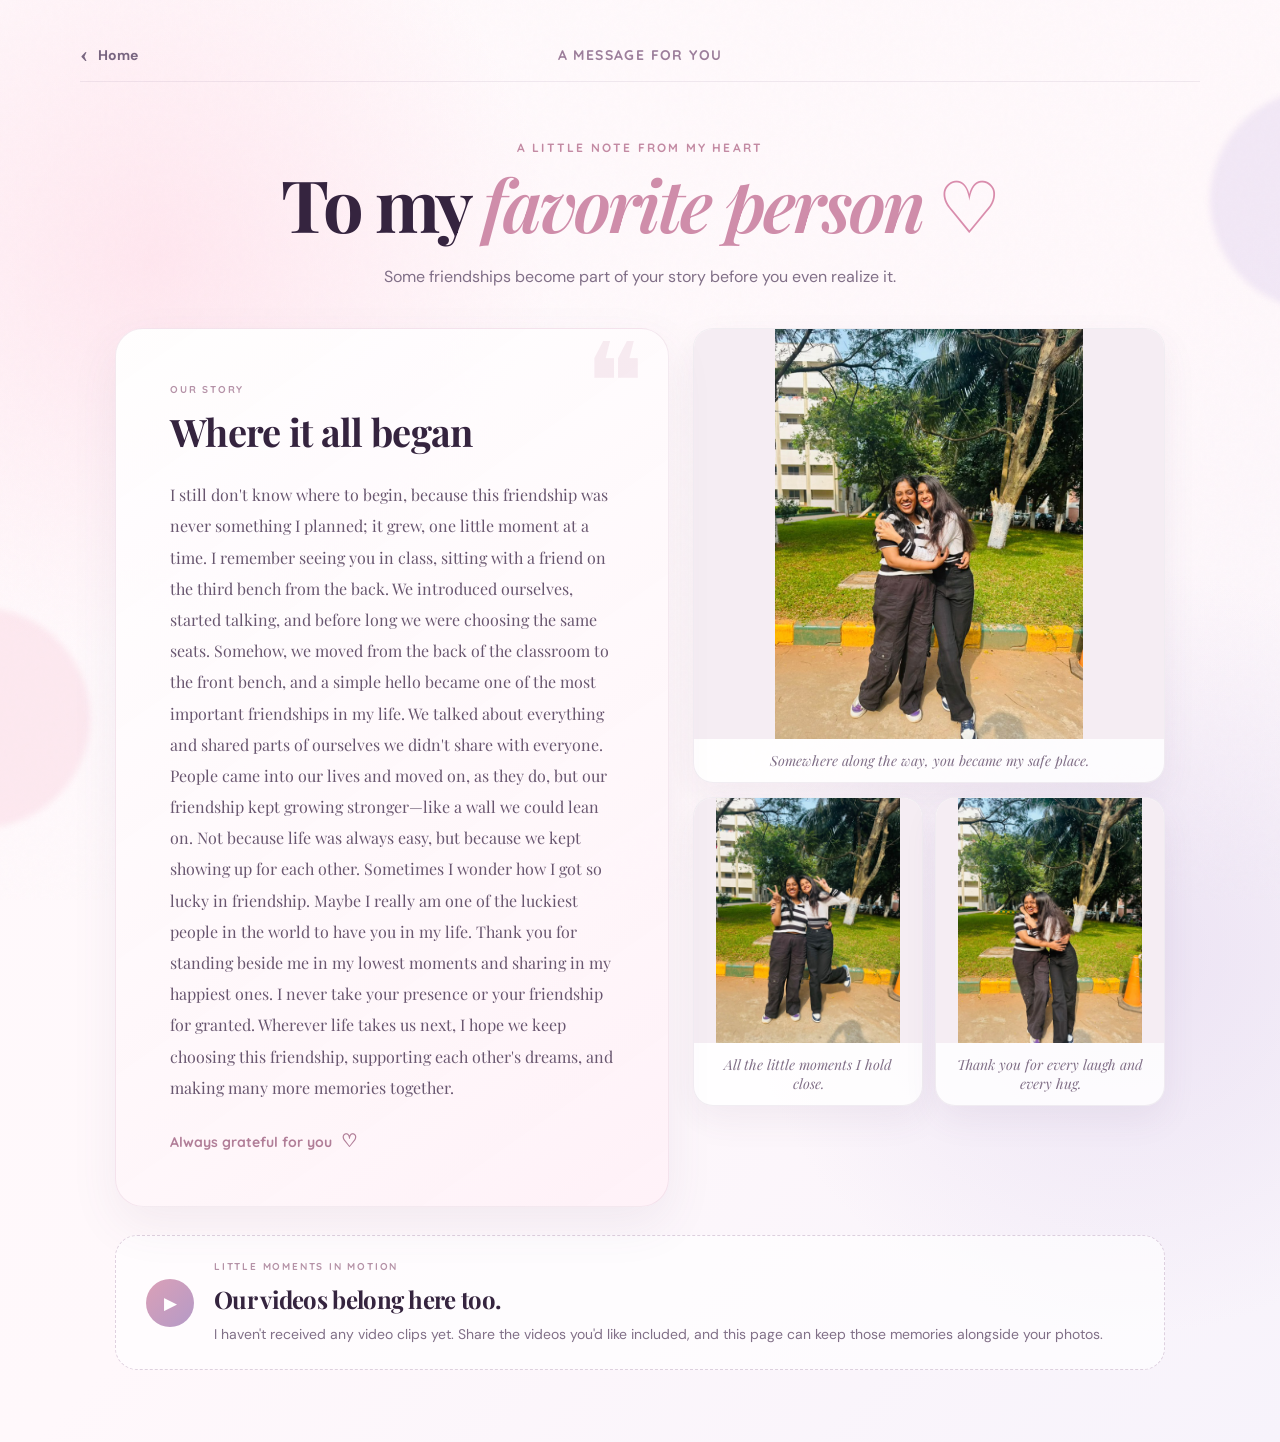
==== messages.html @ e42d0d50 "Create friendship website Co-authored-by: Copilot <223556219+Copilot@users.noreply.github.com>" ====
<!doctype html>
<html lang="en">
  <head>
    <meta charset="UTF-8" />
    <meta name="viewport" content="width=device-width, initial-scale=1.0" />
    <meta name="theme-color" content="#fff7fb" />
    <title>A Message for You 💌</title>
    <link rel="preconnect" href="https://fonts.googleapis.com" />
    <link rel="preconnect" href="https://fonts.gstatic.com" crossorigin />
    <link href="https://fonts.googleapis.com/css2?family=DM+Sans:wght@400;500;600;700&family=Playfair+Display:ital,wght@0,600;0,700;1,600&family=Quicksand:wght@600;700&display=swap" rel="stylesheet" />
    <link rel="stylesheet" href="styles.css" />
  </head>
  <body class="message-page">
    <div class="ambient ambient-one"></div>
    <div class="ambient ambient-two"></div>

    <main class="message-shell">
      <header class="message-topbar">
        <a class="back-link" href="index.html" aria-label="Back to home"><span>‹</span> Home</a>
        <span class="world-title">A Message for You</span>
      </header>

      <section class="message-hero" aria-labelledby="message-title">
        <p class="profile-kicker">A little note from my heart</p>
        <h1 id="message-title">To my <em>favorite person</em> <span class="heart">♡</span></h1>
        <p>Some friendships become part of your story before you even realize it.</p>
      </section>

      <section class="letter-layout" aria-label="A letter and friendship photos">
        <article class="letter-card">
          <div class="letter-decoration" aria-hidden="true">❝</div>
          <p class="letter-label">OUR STORY</p>
          <h2>Where it all began</h2>
          <p class="letter-body">I still don't know where to begin, because this friendship was never something I planned; it grew, one little moment at a time. I remember seeing you in class, sitting with a friend on the third bench from the back. We introduced ourselves, started talking, and before long we were choosing the same seats. Somehow, we moved from the back of the classroom to the front bench, and a simple hello became one of the most important friendships in my life. We talked about everything and shared parts of ourselves we didn't share with everyone. People came into our lives and moved on, as they do, but our friendship kept growing stronger—like a wall we could lean on. Not because life was always easy, but because we kept showing up for each other. Sometimes I wonder how I got so lucky in friendship. Maybe I really am one of the luckiest people in the world to have you in my life. Thank you for standing beside me in my lowest moments and sharing in my happiest ones. I never take your presence or your friendship for granted. Wherever life takes us next, I hope we keep choosing this friendship, supporting each other's dreams, and making many more memories together.</p>
          <p class="letter-signoff">Always grateful for you <span>♡</span></p>
        </article>

        <div class="message-photos">
          <figure class="message-photo message-photo-main">
            <img src="assets/messages/friendship-hug.jpg" alt="The two friends sharing a warm hug outdoors" />
            <figcaption>Somewhere along the way, you became my safe place.</figcaption>
          </figure>
          <div class="message-photo-pair">
            <figure class="message-photo">
              <img src="assets/messages/friendship-smiles.jpg" alt="The friends smiling together outdoors" />
              <figcaption>All the little moments I hold close.</figcaption>
            </figure>
            <figure class="message-photo">
              <img src="assets/messages/friendship-laugh.jpg" alt="The friends laughing together in a hug" />
              <figcaption>Thank you for every laugh and every hug.</figcaption>
            </figure>
          </div>
        </div>
      </section>

      <section class="video-note" aria-labelledby="video-title">
        <span class="video-note-icon" aria-hidden="true">▶</span>
        <div>
          <p class="letter-label">LITTLE MOMENTS IN MOTION</p>
          <h2 id="video-title">Our videos belong here too.</h2>
          <p>I haven't received any video clips yet. Share the videos you'd like included, and this page can keep those memories alongside your photos.</p>
        </div>
      </section>
    </main>
  </body>
</html>
---- styles.css ----
:root {
  --ink: #35243f;
  --muted: #806f87;
  --pink: #f7a7c4;
  --lavender: #9e86bb;
  --paper: #fffafc;
}

* { box-sizing: border-box; }

html { scroll-behavior: smooth; }

body {
  margin: 0;
  min-height: 100vh;
  overflow-x: hidden;
  color: var(--ink);
  font-family: "DM Sans", sans-serif;
  background:
    radial-gradient(circle at 14% 18%, rgba(255, 202, 220, .48), transparent 23rem),
    radial-gradient(circle at 88% 72%, rgba(207, 193, 229, .44), transparent 22rem),
    linear-gradient(135deg, #fffafc 0%, #fff7fa 48%, #f7f3fb 100%);
}

body::before {
  content: "";
  position: fixed;
  inset: 0;
  pointer-events: none;
  opacity: .24;
  background-image: url("data:image/svg+xml,%3Csvg viewBox='0 0 180 180' xmlns='http://www.w3.org/2000/svg'%3E%3Cfilter id='n'%3E%3CfeTurbulence type='fractalNoise' baseFrequency='.9' numOctaves='2' stitchTiles='stitch'/%3E%3C/filter%3E%3Crect width='100%25' height='100%25' filter='url(%23n)' opacity='.08'/%3E%3C/svg%3E");
}

.ambient {
  position: fixed;
  width: 220px;
  height: 220px;
  border-radius: 50%;
  filter: blur(3px);
  pointer-events: none;
  opacity: .28;
}
.ambient-one { left: -130px; bottom: 8%; background: #f7bed1; }
.ambient-two { right: -150px; top: 10%; background: #d0bee8; }

.app-shell {
  width: min(1120px, calc(100% - 48px));
  margin: 0 auto;
  padding: 28px 0 64px;
  position: relative;
  z-index: 1;
}

.topbar {
  height: 54px;
  display: flex;
  align-items: center;
  justify-content: space-between;
  padding-bottom: 14px;
  border-bottom: 1px solid rgba(151, 126, 164, .14);
}

.brand {
  display: flex;
  align-items: center;
  gap: 10px;
  color: var(--ink);
  text-decoration: none;
  font-family: "Quicksand", sans-serif;
  font-weight: 700;
  letter-spacing: -.2px;
}

.brand-mark {
  display: grid;
  place-items: center;
  width: 38px;
  height: 38px;
  border-radius: 50%;
  color: #fff;
  background: linear-gradient(135deg, #eda0bf, #a98bc8);
  box-shadow: 0 8px 22px rgba(181, 129, 172, .22);
  font-size: 21px;
}

.menu-button {
  display: none;
  width: 42px;
  height: 42px;
  border: 0;
  border-radius: 12px;
  background: rgba(255,255,255,.7);
  cursor: pointer;
}
.menu-button span {
  display: block;
  width: 18px;
  height: 2px;
  margin: 4px auto;
  border-radius: 2px;
  background: var(--ink);
}

.hero {
  text-align: center;
  padding: 58px 20px 38px;
}

.eyebrow {
  margin: 0 0 14px;
  color: #a7899e;
  font-family: "Quicksand", sans-serif;
  font-size: 13px;
  font-weight: 700;
  letter-spacing: 1.8px;
  text-transform: uppercase;
}
.eyebrow span { color: #d6a3b9; margin: 0 8px; }

h1 {
  margin: 0;
  font-family: "Playfair Display", serif;
  font-size: clamp(48px, 6.2vw, 82px);
  line-height: 1;
  letter-spacing: -3px;
}
h1 em {
  color: #d78dac;
  font-weight: 600;
}
.heart { color: #d98cac; font-family: Georgia, serif; font-weight: 400; }

.hero-copy {
  max-width: 600px;
  margin: 22px auto 0;
  color: var(--muted);
  font-size: 17px;
  line-height: 1.7;
}
.hero-copy strong { color: #66506c; }

.nav-grid {
  display: grid;
  grid-template-columns: repeat(3, minmax(0, 1fr));
  gap: 16px;
  margin: 18px auto 0;
}

.nav-card {
  min-height: 112px;
  border: 1px solid rgba(157, 132, 164, .13);
  border-radius: 24px;
  color: var(--ink);
  text-decoration: none;
  background: rgba(255, 255, 255, .74);
  box-shadow: 0 14px 35px rgba(101, 76, 109, .07);
  backdrop-filter: blur(12px);
  transition: transform .25s ease, box-shadow .25s ease, border-color .25s ease;
  overflow: hidden;
}

a.nav-card {
  display: grid;
  grid-template-columns: 66px 1fr 28px;
  align-items: center;
  padding: 22px;
}

.nav-card:hover {
  transform: translateY(-4px);
  border-color: rgba(205, 150, 177, .42);
  box-shadow: 0 18px 38px rgba(101, 76, 109, .12);
}

.nav-icon {
  display: grid;
  place-items: center;
  width: 54px;
  height: 54px;
  border-radius: 17px;
  font-size: 27px;
  background: #fff;
  box-shadow: 0 8px 20px rgba(117, 91, 126, .08);
}
.nav-label {
  font-family: "Quicksand", sans-serif;
  font-size: 18px;
  font-weight: 700;
  letter-spacing: -.3px;
}
.nav-arrow {
  color: #b7a7bb;
  font-family: Georgia, serif;
  font-size: 27px;
  text-align: center;
  transition: transform .2s ease;
}
.nav-card:hover .nav-arrow { transform: translateX(3px); }

.card-main {
  width: 100%;
  min-height: 112px;
  border: 0;
  padding: 22px;
  display: grid;
  grid-template-columns: 66px 1fr 28px;
  align-items: center;
  color: inherit;
  background: transparent;
  font: inherit;
  text-align: left;
  cursor: pointer;
}
.nav-chevron {
  color: #b7a7bb;
  font-size: 20px;
  text-align: center;
  transition: transform .25s ease;
}
.nav-card.open .nav-chevron { transform: rotate(180deg); }

.subnav-group { border-top: 1px solid rgba(157, 132, 164, .11); }
.subnav {
  min-height: 42px;
  display: flex;
  align-items: center;
  justify-content: space-between;
  padding: 8px 22px 8px 88px;
  color: #75647a;
  text-decoration: none;
  font-size: 14px;
  font-weight: 600;
  border-bottom: 1px solid rgba(157, 132, 164, .08);
}
.subnav:last-child { border-bottom: 0; }
.subnav:hover { background: rgba(255, 255, 255, .65); color: #cf86a5; }

[data-expandable] { min-height: 112px; }
[data-expandable] .subnav,
[data-expandable] .subnav-group {
  display: none;
}
[data-expandable].open .subnav,
[data-expandable].open .subnav-group {
  display: flex;
}
[data-expandable].open .subnav-group { flex-direction: column; }

.card-memories { background: linear-gradient(145deg, rgba(255,255,255,.82), rgba(255,241,246,.82)); }
.card-bts { background: linear-gradient(145deg, rgba(255,255,255,.82), rgba(242,239,255,.82)); }
.toast {
  position: fixed;
  left: 50%;
  bottom: 24px;
  z-index: 20;
  transform: translate(-50%, 20px);
  opacity: 0;
  pointer-events: none;
  padding: 12px 18px;
  border-radius: 999px;
  color: #fff;
  background: rgba(78, 57, 82, .92);
  box-shadow: 0 12px 30px rgba(61, 44, 66, .18);
  font-size: 14px;
  transition: .25s ease;
}
.toast.show { opacity: 1; transform: translate(-50%, 0); }

@media (max-width: 900px) {
  .nav-grid { grid-template-columns: repeat(2, minmax(0, 1fr)); }
  .hero { padding-top: 48px; }
}

@media (max-width: 600px) {
  .app-shell { width: min(100% - 28px, 1120px); padding-top: 14px; }
  .topbar { height: 48px; }
  .brand { font-size: 14px; }
  .brand-mark { width: 34px; height: 34px; }
  .menu-button { display: block; }
  .hero { padding: 44px 8px 28px; }
  h1 { font-size: clamp(43px, 14vw, 58px); letter-spacing: -2px; }
  .eyebrow { font-size: 10px; letter-spacing: 1.2px; }
  .hero-copy { font-size: 15px; line-height: 1.6; }
  .nav-grid {
    grid-template-columns: 1fr;
    gap: 12px;
  }
  .nav-card, .card-main { min-height: 92px; }
  a.nav-card, .card-main { grid-template-columns: 58px 1fr 22px; padding: 16px 18px; }
  .nav-icon { width: 46px; height: 46px; border-radius: 14px; font-size: 23px; }
  .nav-label { font-size: 16px; }
  .subnav { padding-left: 76px; }
}

@media (prefers-reduced-motion: reduce) {
  * { scroll-behavior: auto !important; transition: none !important; }
}

/* Her World */
.her-world-page {
  background:
    radial-gradient(circle at 12% 18%, rgba(255, 204, 221, .42), transparent 25rem),
    radial-gradient(circle at 88% 66%, rgba(209, 194, 230, .38), transparent 24rem),
    linear-gradient(135deg, #fffafc 0%, #fff8fb 54%, #f7f3fb 100%);
}

.world-shell {
  width: min(1120px, calc(100% - 48px));
  margin: 0 auto;
  padding: 28px 0 72px;
  position: relative;
  z-index: 1;
}

.world-topbar {
  height: 54px;
  display: grid;
  grid-template-columns: 1fr auto 1fr;
  align-items: center;
  border-bottom: 1px solid rgba(151, 126, 164, .14);
}

.back-link {
  justify-self: start;
  color: #786580;
  text-decoration: none;
  font-weight: 700;
  font-size: 14px;
}
.back-link span {
  margin-right: 7px;
  font-family: Georgia, serif;
  font-size: 24px;
  vertical-align: -2px;
}
.world-title {
  color: #9c7e9b;
  font-family: "Quicksand", sans-serif;
  font-size: 14px;
  font-weight: 700;
  letter-spacing: 1.4px;
  text-transform: uppercase;
}
.profile-hero {
  min-height: 390px;
  display: grid;
  grid-template-columns: 42% 58%;
  align-items: center;
  padding: 44px 7% 36px;
}
.portrait-wrap {
  display: grid;
  place-items: center;
}
.portrait {
  width: 270px;
  height: 270px;
  position: relative;
  display: grid;
  place-items: center;
  border: 10px solid rgba(255, 255, 255, .82);
  border-radius: 50%;
  background:
    radial-gradient(circle at 50% 62%, #fff 0 15%, transparent 16%),
    radial-gradient(circle at 50% 46%, #f1c8d8 0 18%, #c8b1d7 19% 34%, #f7e1ea 35% 48%, #fff 49%);
  box-shadow:
    0 24px 54px rgba(133, 95, 132, .15),
    inset 0 0 0 1px rgba(205, 160, 190, .16);
}
.portrait::before,
.portrait::after {
  content: "";
  position: absolute;
  width: 68px;
  height: 68px;
  border: 1px solid rgba(255, 255, 255, .7);
  border-radius: 50%;
}
.portrait::before { left: -18px; top: 20px; background: #efb7cb; }
.portrait::after { right: -12px; bottom: 8px; background: #baa6cf; }
.portrait-glow {
  position: absolute;
  width: 120px;
  height: 120px;
  border-radius: 50%;
  background: rgba(255,255,255,.48);
  filter: blur(14px);
}
.portrait-photo {
  padding: 0;
  overflow: hidden;
  background: #e8d9e8;
}
.portrait-photo img {
  width: 100%;
  height: 100%;
  display: block;
  object-fit: cover;
  object-position: 50% 32%;
}
.portrait-photo::before,
.portrait-photo::after {
  z-index: 4;
}
.portrait-monogram {
  position: relative;
  z-index: 2;
  display: grid;
  place-items: center;
  width: 96px;
  height: 96px;
  border-radius: 50%;
  color: #fff;
  background: rgba(199, 153, 183, .78);
  box-shadow: 0 12px 30px rgba(153, 117, 148, .18);
  font-family: Georgia, serif;
  font-size: 44px;
}
.portrait-sparkle {
  position: absolute;
  z-index: 3;
  color: #fff;
  text-shadow: 0 2px 8px rgba(155, 116, 145, .25);
}
.sparkle-one { right: 22px; top: 46px; font-size: 24px; }
.sparkle-two { left: 32px; bottom: 38px; font-size: 42px; }

.profile-copy {
  padding-left: 38px;
  max-width: 520px;
}
.profile-kicker {
  margin: 0 0 10px;
  color: #c38aa3;
  font-family: "Quicksand", sans-serif;
  font-size: 12px;
  font-weight: 700;
  letter-spacing: 2.2px;
  text-transform: uppercase;
}
.profile-copy h1 {
  margin: 0;
  font-size: clamp(54px, 7vw, 82px);
}
.profile-copy h1 em { color: #cf8daa; }
.profile-tagline {
  max-width: 430px;
  margin: 18px 0 0;
  color: #806f87;
  font-family: "Playfair Display", serif;
  font-size: 19px;
  line-height: 1.6;
}

.world-section {
  margin-top: 24px;
  padding: 54px 4% 18px;
}
.section-heading {
  text-align: center;
  margin-bottom: 28px;
}
.section-heading p,
.note-overline {
  margin: 0 0 8px;
  color: #b592a7;
  font-family: "Quicksand", sans-serif;
  font-size: 11px;
  font-weight: 700;
  letter-spacing: 2px;
}
.section-heading h2,
.note-card h2 {
  margin: 0;
  font-family: "Playfair Display", serif;
  font-size: clamp(34px, 5vw, 48px);
  letter-spacing: -1.5px;
}

.family-stories {
  display: grid;
  gap: 22px;
  max-width: 1000px;
  margin: 0 auto;
}
.family-story {
  min-height: 310px;
  display: grid;
  grid-template-columns: minmax(0, .9fr) minmax(0, 1.1fr);
  overflow: hidden;
  border: 1px solid rgba(157, 132, 164, .12);
  border-radius: 26px;
  background: rgba(255, 255, 255, .72);
  box-shadow: 0 15px 38px rgba(101, 76, 109, .07);
}
.love-card-pink { background: linear-gradient(110deg, #fff1f6, #fffdfd); }
.love-card-lilac { background: linear-gradient(110deg, #f3effa, #fffdfd); }
.love-card-gold { background: linear-gradient(110deg, #fff8e9, #fffdfd); }
.love-photo {
  width: 100%;
  height: 100%;
  min-height: 310px;
  display: block;
  object-fit: cover;
  object-position: center 32%;
}
.love-card-lilac .love-photo { object-position: center 34%; }
.love-card-gold .nephew-photo {
  object-fit: contain;
  object-position: center;
  background: #f7efdc;
}
.family-story-copy {
  align-self: center;
  padding: 38px clamp(26px, 5vw, 58px);
}
.story-label {
  margin: 0 0 10px;
  color: #b592a7;
  font-family: "Quicksand", sans-serif;
  font-size: 11px;
  font-weight: 700;
  letter-spacing: 1.8px;
}
.family-story-copy h3 {
  margin: 0;
  font-family: "Quicksand", sans-serif;
  font-size: 25px;
}
.family-story-copy > p:last-child {
  margin: 16px 0 0;
  color: #806f87;
  font-size: 15px;
  line-height: 1.85;
}

.trait-section { max-width: 900px; margin-inline: auto; }
.trait-list {
  display: grid;
  grid-template-columns: 1fr 1fr;
  border-top: 1px solid rgba(151, 126, 164, .13);
  border-left: 1px solid rgba(151, 126, 164, .13);
}
.trait {
  min-height: 118px;
  display: grid;
  grid-template-columns: 48px 150px 1fr;
  align-items: center;
  padding: 18px 24px;
  border-right: 1px solid rgba(151, 126, 164, .13);
  border-bottom: 1px solid rgba(151, 126, 164, .13);
}
.trait span {
  color: #d5a3b5;
  font-family: "Playfair Display", serif;
  font-size: 12px;
}
.trait strong {
  font-family: "Quicksand", sans-serif;
  font-size: 16px;
}
.trait small {
  color: #927f96;
  font-size: 13px;
  line-height: 1.5;
}

.note-section {
  max-width: 880px;
  margin-inline: auto;
  padding-bottom: 30px;
}
.note-card {
  position: relative;
  overflow: hidden;
  min-height: 330px;
  display: flex;
  flex-direction: column;
  align-items: center;
  justify-content: center;
  padding: 52px 10%;
  border: 1px solid rgba(199, 153, 183, .16);
  border-radius: 30px;
  background: linear-gradient(135deg, rgba(255,255,255,.82), rgba(250,238,245,.88));
  box-shadow: 0 20px 48px rgba(101, 76, 109, .08);
  text-align: center;
}
.note-card::before,
.note-card::after {
  content: "";
  position: absolute;
  width: 180px;
  height: 180px;
  border-radius: 50%;
  border: 1px solid rgba(217, 181, 201, .22);
}
.note-card::before { left: -100px; bottom: -100px; }
.note-card::after { right: -100px; top: -100px; }
.note-flower {
  color: #d6a1b7;
  font-size: 30px;
  margin-bottom: 12px;
}
.note-card h2 {
  max-width: 620px;
  font-style: italic;
}
.note-card > p:not(.note-overline) {
  max-width: 520px;
  margin: 16px 0 22px;
  color: #806f87;
  line-height: 1.7;
}
.heart-button {
  min-width: 170px;
  height: 48px;
  border: 0;
  border-radius: 999px;
  color: #fff;
  background: linear-gradient(135deg, #dba0b7, #b49ac7);
  box-shadow: 0 12px 24px rgba(170, 125, 164, .18);
  font-family: "Quicksand", sans-serif;
  font-weight: 700;
  cursor: pointer;
}
.heart-button span { margin-right: 6px; font-size: 18px; }
.heart-button.loved { background: linear-gradient(135deg, #c9779b, #9e82b8); }

@media (max-width: 900px) {
  .profile-hero { grid-template-columns: 42% 58%; padding-inline: 2%; }
  .portrait { width: 230px; height: 230px; }
  .trait { grid-template-columns: 38px 130px 1fr; }
}

@media (max-width: 600px) {
  .world-shell { width: min(100% - 28px, 1120px); padding-top: 14px; }
  .world-topbar { height: 48px; }
  .world-title { display: none; }
  .profile-hero {
    grid-template-columns: 1fr;
    min-height: 440px;
    padding: 38px 4% 28px;
    text-align: center;
  }
  .portrait { width: 220px; height: 220px; }
  .profile-copy { padding: 28px 0 0; }
  .profile-copy h1 { font-size: 52px; }
  .profile-tagline { margin-inline: auto; font-size: 16px; }
  .world-section { padding: 42px 0 12px; }
  .family-story { grid-template-columns: 1fr; }
  .love-photo,
  .love-card-gold .nephew-photo { height: 300px; min-height: 0; }
  .family-story-copy { padding: 28px 24px 32px; }
  .family-story-copy > p:last-child { font-size: 14px; line-height: 1.8; }
  .trait-list { grid-template-columns: 1fr; }
  .trait { grid-template-columns: 38px 125px 1fr; padding: 16px; }
  .note-card { min-height: 360px; padding-inline: 24px; }
  .note-card h2 { font-size: 34px; }
}

/* Memories */
.memories-page {
  background:
    radial-gradient(circle at 12% 18%, rgba(255, 204, 221, .42), transparent 25rem),
    radial-gradient(circle at 88% 66%, rgba(209, 194, 230, .38), transparent 24rem),
    linear-gradient(135deg, #fffafc 0%, #fff8fb 54%, #f7f3fb 100%);
}
.memories-shell {
  width: min(1120px, calc(100% - 48px));
  margin: 0 auto;
  padding: 28px 0 64px;
  position: relative;
  z-index: 1;
}
.memories-topbar {
  height: 54px;
  display: grid;
  grid-template-columns: 1fr auto 1fr;
  align-items: center;
  border-bottom: 1px solid rgba(151, 126, 164, .14);
}
.memories-hero {
  padding: 64px 16px 38px;
  text-align: center;
}
.memories-hero .profile-kicker { margin-bottom: 12px; }
.memories-hero h1 {
  font-size: clamp(48px, 6vw, 72px);
}
.memories-hero h1 em { color: #cf8daa; }
.memories-hero > p:last-child {
  max-width: 560px;
  margin: 18px auto 0;
  color: #806f87;
  font-size: 16px;
  line-height: 1.7;
}
.memory-story {
  display: grid;
  grid-template-columns: repeat(2, minmax(0, 1fr));
  gap: 18px;
  max-width: 1000px;
  margin: 0 auto 52px;
}
.memory-letter {
  padding: 28px 30px;
  border: 1px solid rgba(157, 132, 164, .13);
  border-radius: 22px;
  background: linear-gradient(145deg, rgba(255,255,255,.88), rgba(255,240,246,.86));
  box-shadow: 0 14px 35px rgba(101, 76, 109, .06);
}
.memory-letter-mature {
  background: linear-gradient(145deg, rgba(255,255,255,.88), rgba(244,239,250,.88));
}
.memory-letter > p:first-child,
.future-note > div > p:first-child,
.memory-section-heading > p {
  margin: 0 0 9px;
  color: #b592a7;
  font-family: "Quicksand", sans-serif;
  font-size: 10px;
  font-weight: 700;
  letter-spacing: 1.7px;
}
.memory-letter h2,
.future-note h2,
.memory-section-heading h2 {
  margin: 0;
  font-family: "Playfair Display", serif;
  font-size: 26px;
  letter-spacing: -.5px;
}
.memory-letter > p:last-child,
.future-note > div > p:last-child {
  margin: 14px 0 0;
  color: #806f87;
  font-size: 14px;
  line-height: 1.8;
}
.future-note {
  max-width: 1000px;
  margin: 0 auto 62px;
  padding: 30px clamp(22px, 5vw, 56px);
  display: flex;
  align-items: center;
  gap: 24px;
  border: 1px solid rgba(199, 153, 183, .2);
  border-radius: 24px;
  background: linear-gradient(120deg, rgba(255,239,245,.92), rgba(247,241,252,.92));
  box-shadow: 0 15px 38px rgba(101, 76, 109, .07);
}
.future-note > span {
  flex: 0 0 auto;
  color: #d29bb3;
  font-size: 26px;
}
.future-note h2 { font-size: clamp(24px, 3vw, 32px); }
.future-note > div > p:last-child { max-width: 690px; }
.memory-section-heading {
  margin: 0 0 22px;
  text-align: center;
}
.memory-section-heading h2 { font-size: clamp(30px, 4vw, 40px); }
.memory-storybook {
  display: grid;
  gap: 24px;
  max-width: 1000px;
  margin: 0 auto 62px;
}
.memory-chapter {
  display: grid;
  grid-template-columns: minmax(0, 1.05fr) minmax(0, .95fr);
  align-items: stretch;
  overflow: hidden;
  border: 1px solid rgba(157, 132, 164, .14);
  border-radius: 24px;
  background: rgba(255, 255, 255, .8);
  box-shadow: 0 14px 35px rgba(101, 76, 109, .08);
}
.memory-chapter:nth-child(even) { grid-template-columns: minmax(0, .95fr) minmax(0, 1.05fr); }
.memory-chapter:nth-child(even) .memory-photo { grid-column: 2; grid-row: 1; }
.memory-chapter:nth-child(even) .memory-chapter-copy { grid-column: 1; grid-row: 1; }
.memory-photo {
  position: relative;
  display: flex;
  width: 100%;
  min-height: 320px;
  padding: 0;
  overflow: hidden;
  align-items: center;
  justify-content: center;
  border: 0;
  background: #f5edf3;
  cursor: zoom-in;
}
.memory-photo img {
  display: block;
  width: 100%;
  height: auto;
  max-height: 430px;
  object-fit: contain;
  transition: transform .35s ease;
}
.memory-photo:hover img { transform: scale(1.025); }
.memory-chapter-copy {
  display: flex;
  flex-direction: column;
  justify-content: center;
  padding: clamp(24px, 4vw, 44px);
  background: linear-gradient(145deg, rgba(255,255,255,.92), rgba(255,242,247,.82));
}
.memory-chapter:nth-child(even) .memory-chapter-copy {
  background: linear-gradient(145deg, rgba(246,242,251,.9), rgba(255,255,255,.92));
}
.memory-chapter-copy > p:first-child {
  margin: 0 0 10px;
  color: #b592a7;
  font-family: "Quicksand", sans-serif;
  font-size: 10px;
  font-weight: 700;
  letter-spacing: 1.7px;
}
.memory-chapter-copy h2 {
  margin: 0;
  font-family: "Playfair Display", serif;
  font-size: clamp(24px, 3vw, 32px);
  letter-spacing: -.5px;
}
.memory-chapter-copy > p:last-child {
  margin: 15px 0 0;
  color: #806f87;
  font-size: 14px;
  line-height: 1.85;
}
.photo-view {
  position: absolute;
  right: 12px;
  bottom: 12px;
  padding: 8px 11px;
  border: 1px solid rgba(255,255,255,.55);
  border-radius: 999px;
  color: #fff;
  background: rgba(58, 43, 62, .55);
  font-size: 12px;
  font-weight: 600;
  opacity: 0;
  transition: opacity .2s ease;
}
.memory-photo:hover .photo-view,
.memory-photo:focus-visible .photo-view { opacity: 1; }
.memory-dialog {
  width: min(92vw, 980px);
  max-width: none;
  max-height: 92vh;
  padding: 16px;
  overflow: auto;
  border: 1px solid rgba(255,255,255,.5);
  border-radius: 20px;
  color: #fff;
  background: rgba(40, 30, 45, .96);
  box-shadow: 0 24px 80px rgba(25, 16, 29, .4);
}
.memory-dialog::backdrop { background: rgba(34, 24, 39, .76); }
.memory-dialog form { position: absolute; top: 10px; right: 10px; }
.dialog-close {
  display: grid;
  place-items: center;
  width: 42px;
  height: 42px;
  border: 1px solid rgba(255,255,255,.4);
  border-radius: 50%;
  color: white;
  background: rgba(40, 30, 45, .72);
  font-size: 28px;
  cursor: pointer;
}
.dialog-image {
  display: block;
  max-width: 100%;
  max-height: calc(92vh - 90px);
  margin: 0 auto;
  object-fit: contain;
}
.dialog-caption {
  margin: 12px 0 0;
  color: rgba(255,255,255,.9);
  font-family: "Playfair Display", serif;
  font-size: 18px;
  text-align: center;
}

@media (max-width: 900px) {
  .memory-chapter { grid-template-columns: minmax(0, 1fr) minmax(0, 1fr); }
  .memory-chapter:nth-child(even) { grid-template-columns: minmax(0, 1fr) minmax(0, 1fr); }
  .memory-chapter-copy { padding: 24px; }
}
@media (max-width: 600px) {
  .memories-shell { width: min(100% - 28px, 1120px); padding-top: 14px; }
  .memories-topbar { height: 48px; }
  .memories-topbar .world-title { display: none; }
  .memories-hero { padding: 48px 8px 28px; }
  .memories-hero h1 { font-size: clamp(42px, 13vw, 58px); letter-spacing: -2px; }
  .memories-hero > p:last-child { font-size: 15px; }
  .memory-story { grid-template-columns: 1fr; gap: 12px; margin-bottom: 36px; }
  .memory-letter { padding: 24px 22px; }
  .future-note { align-items: flex-start; gap: 13px; margin-bottom: 46px; padding: 24px 18px; }
  .future-note > span { font-size: 20px; }
  .memory-letter h2 { font-size: 24px; }
  .memory-storybook { gap: 16px; }
  .memory-chapter,
  .memory-chapter:nth-child(even) { grid-template-columns: 1fr; }
  .memory-chapter:nth-child(even) .memory-photo,
  .memory-chapter:nth-child(even) .memory-chapter-copy { grid-column: 1; }
  .memory-chapter:nth-child(even) .memory-photo { grid-row: 1; }
  .memory-chapter:nth-child(even) .memory-chapter-copy { grid-row: 2; }
  .memory-photo { min-height: 0; }
  .memory-chapter-copy { padding: 23px 22px 26px; }
  .memory-chapter-copy > p:last-child { font-size: 14px; line-height: 1.8; }
  .memory-photo img { max-height: 500px; }
}

/* Messages */
.message-page {
  background:
    radial-gradient(circle at 12% 18%, rgba(255, 204, 221, .42), transparent 25rem),
    radial-gradient(circle at 88% 66%, rgba(209, 194, 230, .38), transparent 24rem),
    linear-gradient(135deg, #fffafc 0%, #fff8fb 54%, #f7f3fb 100%);
}
.message-shell {
  width: min(1120px, calc(100% - 48px));
  margin: 0 auto;
  padding: 28px 0 72px;
  position: relative;
  z-index: 1;
}
.message-topbar {
  height: 54px;
  display: grid;
  grid-template-columns: 1fr auto 1fr;
  align-items: center;
  border-bottom: 1px solid rgba(151, 126, 164, .14);
}
.message-hero {
  padding: 58px 16px 38px;
  text-align: center;
}
.message-hero .profile-kicker { margin-bottom: 12px; }
.message-hero h1 {
  font-size: clamp(44px, 6vw, 72px);
}
.message-hero h1 em { color: #cf8daa; }
.message-hero > p:last-child {
  margin: 18px auto 0;
  color: #806f87;
  font-size: 16px;
  line-height: 1.7;
}
.letter-layout {
  display: grid;
  grid-template-columns: minmax(0, 1.08fr) minmax(0, .92fr);
  align-items: start;
  gap: 24px;
  max-width: 1050px;
  margin: 0 auto;
}
.letter-card {
  position: relative;
  overflow: hidden;
  padding: clamp(30px, 5vw, 54px);
  border: 1px solid rgba(199, 153, 183, .2);
  border-radius: 28px;
  background: linear-gradient(145deg, rgba(255,255,255,.92), rgba(255,241,247,.88));
  box-shadow: 0 18px 48px rgba(101, 76, 109, .08);
}
.letter-decoration {
  position: absolute;
  top: 0;
  right: 24px;
  color: rgba(215, 160, 185, .19);
  font-family: Georgia, serif;
  font-size: 110px;
  line-height: 1;
}
.letter-label {
  margin: 0 0 10px;
  color: #b592a7;
  font-family: "Quicksand", sans-serif;
  font-size: 10px;
  font-weight: 700;
  letter-spacing: 1.8px;
}
.letter-card h2,
.video-note h2 {
  position: relative;
  margin: 0;
  font-family: "Playfair Display", serif;
  font-size: clamp(28px, 4vw, 38px);
  letter-spacing: -.7px;
}
.letter-body {
  position: relative;
  margin: 22px 0 0;
  color: #68566f;
  font-family: "Playfair Display", serif;
  font-size: 16px;
  line-height: 1.95;
}
.letter-signoff {
  margin: 26px 0 0;
  color: #b17e98;
  font-family: "Quicksand", sans-serif;
  font-size: 14px;
  font-weight: 700;
}
.letter-signoff span { margin-left: 5px; font-size: 18px; }
.message-photos {
  display: grid;
  gap: 14px;
}
.message-photo {
  min-width: 0;
  margin: 0;
  overflow: hidden;
  border: 1px solid rgba(157, 132, 164, .14);
  border-radius: 20px;
  background: rgba(255, 255, 255, .82);
  box-shadow: 0 14px 35px rgba(101, 76, 109, .07);
}
.message-photo img {
  display: block;
  width: 100%;
  height: auto;
  max-height: 410px;
  object-fit: contain;
  background: #f5edf3;
}
.message-photo figcaption {
  padding: 12px 14px;
  color: #806f87;
  font-family: "Playfair Display", serif;
  font-size: 14px;
  font-style: italic;
  text-align: center;
}
.message-photo-pair {
  display: grid;
  grid-template-columns: repeat(2, minmax(0, 1fr));
  gap: 12px;
}
.message-photo-pair .message-photo img { max-height: 245px; }
.video-note {
  max-width: 1050px;
  margin: 28px auto 0;
  padding: 24px 30px;
  display: flex;
  align-items: center;
  gap: 20px;
  border: 1px dashed rgba(174, 143, 177, .4);
  border-radius: 22px;
  background: rgba(255,255,255,.62);
}
.video-note-icon {
  flex: 0 0 auto;
  display: grid;
  place-items: center;
  width: 48px;
  height: 48px;
  border-radius: 50%;
  color: #fff;
  background: linear-gradient(135deg, #dba0b7, #b49ac7);
  font-size: 17px;
}
.video-note h2 { font-size: 24px; }
.video-note > div > p:last-child {
  margin: 8px 0 0;
  color: #806f87;
  font-size: 14px;
  line-height: 1.6;
}
@media (max-width: 900px) {
  .letter-layout { grid-template-columns: 1fr; }
  .message-photos { grid-template-columns: 1fr 1fr; align-items: start; }
  .message-photo-main { grid-row: span 2; }
}
@media (max-width: 600px) {
  .message-shell { width: min(100% - 28px, 1120px); padding-top: 14px; }
  .message-topbar { height: 48px; }
  .message-topbar .world-title { display: none; }
  .message-hero { padding: 48px 8px 28px; }
  .message-hero h1 { font-size: clamp(40px, 12vw, 56px); letter-spacing: -2px; }
  .message-hero > p:last-child { font-size: 15px; }
  .letter-card { padding: 30px 24px; }
  .letter-body { font-size: 15px; line-height: 1.85; }
  .message-photos { grid-template-columns: 1fr; }
  .message-photo-main { grid-row: auto; }
  .message-photo img { max-height: 520px; }
  .message-photo-pair .message-photo img { max-height: 340px; }
  .video-note { align-items: flex-start; gap: 14px; padding: 22px 18px; }
  .video-note-icon { width: 40px; height: 40px; }
}

/* BTS & V */
.bts-page {
  background:
    radial-gradient(circle at 12% 18%, rgba(223, 204, 241, .48), transparent 25rem),
    radial-gradient(circle at 88% 66%, rgba(198, 185, 225, .38), transparent 24rem),
    linear-gradient(135deg, #fbf9ff 0%, #f7f3fb 54%, #f4f1fb 100%);
}
.bts-shell {
  width: min(1120px, calc(100% - 48px));
  margin: 0 auto;
  padding: 28px 0 72px;
  position: relative;
  z-index: 1;
}
.bts-topbar {
  height: 54px;
  display: grid;
  grid-template-columns: 1fr auto 1fr;
  align-items: center;
  border-bottom: 1px solid rgba(151, 126, 164, .14);
}
.bts-hero {
  display: grid;
  grid-template-columns: 1.05fr .95fr;
  align-items: center;
  gap: 48px;
  padding: 58px 4% 42px;
}
.bts-hero-copy h1 {
  margin: 0;
  font-size: clamp(58px, 8vw, 92px);
  letter-spacing: -3px;
}
.bts-hero-copy h1 em { color: #9474b5; }
.bts-hero-copy h1 span { font-size: .55em; vertical-align: 12%; }
.bts-hero-copy > p:last-child {
  max-width: 475px;
  margin: 18px 0 0;
  color: #766b84;
  font-family: "Playfair Display", serif;
  font-size: 19px;
  line-height: 1.7;
}
.bts-mascot-card {
  padding: 12px 12px 18px;
  border: 1px solid rgba(176, 152, 199, .25);
  border-radius: 30px;
  background: rgba(255,255,255,.72);
  box-shadow: 0 18px 48px rgba(89, 72, 119, .1);
  transform: rotate(1deg);
}
.bts-mascots { display: block; width: 100%; height: auto; }
.bts-mascot-card > p {
  margin: 7px 8px 0;
  color: #887a94;
  font-size: 12px;
  text-align: center;
}
.bts-story,
.bts-gallery { padding: 34px 4% 10px; }
.bts-section-heading { margin-bottom: 22px; text-align: center; }
.bts-section-heading > p {
  margin: 0 0 8px;
  color: #a38cb8;
  font-family: "Quicksand", sans-serif;
  font-size: 10px;
  font-weight: 700;
  letter-spacing: 1.8px;
}
.bts-section-heading h2 {
  margin: 0;
  color: #3f354b;
  font-family: "Playfair Display", serif;
  font-size: clamp(28px, 4vw, 38px);
  letter-spacing: -.6px;
}
.bts-story-card {
  position: relative;
  max-width: 900px;
  margin: 0 auto;
  padding: 34px clamp(24px, 5vw, 56px);
  border: 1px solid rgba(176, 152, 199, .22);
  border-radius: 26px;
  background: linear-gradient(145deg, rgba(255,255,255,.9), rgba(247,241,252,.9));
  box-shadow: 0 16px 42px rgba(89, 72, 119, .07);
}
.bts-story-heart {
  position: absolute;
  top: 16px;
  right: 24px;
  color: #bea4d1;
  font-family: Georgia, serif;
  font-size: 34px;
}
.bts-story-card > p:not(.bts-story-note) {
  margin: 0;
  color: #665c70;
  font-family: "Playfair Display", serif;
  font-size: 17px;
  line-height: 1.9;
}
.bts-story-card > p:not(.bts-story-note) + p:not(.bts-story-note) { margin-top: 14px; }
.bts-story-card .bts-story-note {
  margin: 18px 0 0;
  color: #9a84ad;
  font-family: "Quicksand", sans-serif;
  font-size: 12px;
  font-weight: 700;
}
.bts-photo-grid {
  display: grid;
  grid-template-columns: repeat(3, minmax(0, 1fr));
  gap: 18px;
}
.bts-photo-slot {
  overflow: hidden;
  margin: 0;
  padding: 10px;
  border: 1px solid rgba(176, 152, 199, .2);
  border-radius: 22px;
  background: rgba(255,255,255,.82);
  box-shadow: 0 14px 35px rgba(89, 72, 119, .07);
  transition: transform .24s ease, box-shadow .24s ease;
}
.bts-photo-slot:hover {
  transform: translateY(-6px);
  box-shadow: 0 20px 42px rgba(89, 72, 119, .14);
}
.bts-photo-trigger {
  display: block;
  width: 100%;
  padding: 0;
  overflow: hidden;
  border: 0;
  border-radius: 15px;
  background: #eee6f4;
  cursor: zoom-in;
}
.bts-photo-trigger:focus-visible {
  outline: 3px solid #aa8bc3;
  outline-offset: 3px;
}
.bts-gallery-photo {
  display: block;
  width: 100%;
  height: 245px;
  border-radius: 15px;
  background: #eee6f4;
  object-fit: cover;
  transition: transform .35s ease;
}
.bts-photo-slot:hover .bts-gallery-photo { transform: scale(1.045); }
.bts-photo-slot figcaption {
  display: grid;
  gap: 8px;
  padding: 13px 8px 6px;
  color: #776b82;
  font-family: "Playfair Display", serif;
  font-size: 14px;
  font-style: italic;
  text-align: center;
}
.bts-photo-slot figcaption small {
  color: #8d8196;
  font-family: "DM Sans", sans-serif;
  font-size: 10px;
  font-style: normal;
  line-height: 1.5;
}
.bts-photo-slot figcaption small a { color: #81659b; }
.bts-gallery-note {
  margin: 16px 0 0;
  color: #8b7d96;
  font-size: 13px;
  line-height: 1.6;
  text-align: center;
}
.bts-quiz { padding: 46px 4% 12px; }
.bts-quiz-card,
.bts-quiz-result {
  max-width: 700px;
  margin: 0 auto;
  padding: clamp(24px, 5vw, 42px);
  border: 1px solid rgba(176, 152, 199, .24);
  border-radius: 26px;
  background: linear-gradient(145deg, rgba(255,255,255,.94), rgba(247,241,252,.92));
  box-shadow: 0 16px 42px rgba(89, 72, 119, .08);
}
.bts-quiz-progress {
  height: 8px;
  overflow: hidden;
  border-radius: 10px;
  background: #e9e0f0;
}
.bts-quiz-progress span {
  display: block;
  width: 0;
  height: 100%;
  border-radius: inherit;
  background: linear-gradient(90deg, #b69acb, #8e75af);
  transition: width .3s ease;
}
.bts-quiz-step {
  margin: 22px 0 8px;
  color: #9a84ad;
  font-family: "Quicksand", sans-serif;
  font-size: 11px;
  font-weight: 700;
  letter-spacing: 1.4px;
  text-transform: uppercase;
}
.bts-quiz-question,
.bts-quiz-result h3 {
  margin: 0;
  color: #42384d;
  font-family: "Playfair Display", serif;
  font-size: clamp(22px, 4vw, 30px);
  line-height: 1.35;
}
.bts-quiz-options {
  display: grid;
  grid-template-columns: repeat(3, minmax(0, 1fr));
  gap: 12px;
  margin-top: 20px;
}
.bts-quiz-option {
  min-height: 54px;
  padding: 12px 14px;
  border: 1px solid rgba(155, 130, 175, .28);
  border-radius: 15px;
  color: #695b77;
  background: rgba(255,255,255,.76);
  font: inherit;
  font-weight: 600;
  cursor: pointer;
  transition: border-color .2s ease, background .2s ease, transform .2s ease;
}
.bts-quiz-option:hover:not(:disabled) {
  transform: translateY(-2px);
  border-color: #aa8bc3;
  background: #f7f0fb;
}
.bts-quiz-option:focus-visible,
.bts-quiz-next:focus-visible,
.bts-lightbox-close:focus-visible {
  outline: 3px solid #aa8bc3;
  outline-offset: 3px;
}
.bts-quiz-option:disabled { cursor: default; }
.bts-quiz-option.is-correct {
  border-color: #80ae91;
  color: #426d50;
  background: #edf8ef;
}
.bts-quiz-option.is-incorrect {
  border-color: #d29aa7;
  color: #8d5360;
  background: #fff0f2;
}
.bts-quiz-feedback {
  min-height: 24px;
  margin: 16px 0 0;
  color: #766b84;
  font-size: 14px;
  line-height: 1.6;
}
.bts-quiz-next {
  min-height: 46px;
  margin-top: 12px;
  padding: 11px 22px;
  border: 0;
  border-radius: 14px;
  color: #fff;
  background: linear-gradient(135deg, #a88bc1, #826ca7);
  font: inherit;
  font-weight: 700;
  cursor: pointer;
  transition: transform .2s ease, opacity .2s ease;
}
.bts-quiz-next:hover:not(:disabled) { transform: translateY(-2px); }
.bts-quiz-next:disabled { opacity: .48; cursor: not-allowed; }
.bts-quiz-result { text-align: center; }
.bts-quiz-result > span { display: block; margin-bottom: 12px; font-size: 32px; }
.bts-quiz-result p {
  margin: 12px 0 4px;
  color: #766b84;
  line-height: 1.7;
}
.bts-lightbox {
  position: relative;
  width: min(900px, calc(100vw - 32px));
  max-width: none;
  max-height: calc(100vh - 32px);
  padding: 48px 20px 18px;
  overflow: auto;
  border: 1px solid rgba(255,255,255,.7);
  border-radius: 24px;
  color: #665c70;
  background: #fffaff;
  box-shadow: 0 24px 80px rgba(32, 22, 46, .28);
}
.bts-lightbox::backdrop { background: rgba(40, 30, 52, .72); }
.bts-lightbox-image {
  display: block;
  max-width: 100%;
  max-height: calc(100vh - 130px);
  margin: 0 auto;
  border-radius: 14px;
  object-fit: contain;
}
.bts-lightbox-caption {
  margin: 12px 0 0;
  font-family: "Playfair Display", serif;
  font-size: 15px;
  text-align: center;
}
.bts-lightbox-close {
  position: absolute;
  top: 8px;
  right: 12px;
  width: 36px;
  height: 36px;
  border: 0;
  border-radius: 50%;
  color: #6b5c77;
  background: #f0e9f5;
  font-size: 25px;
  line-height: 1;
  cursor: pointer;
}
@media (max-width: 760px) {
  .bts-hero { grid-template-columns: 1fr; gap: 28px; padding-top: 42px; }
  .bts-hero-copy { text-align: center; }
  .bts-hero-copy > p:last-child { margin-right: auto; margin-left: auto; }
  .bts-mascot-card { width: min(100%, 440px); margin: 0 auto; }
  .bts-photo-grid { grid-template-columns: 1fr 1fr; }
  .bts-photo-slot:last-child { grid-column: 1 / -1; width: calc(50% - 9px); justify-self: center; }
  .bts-quiz-options { grid-template-columns: 1fr; gap: 9px; }
}
@media (max-width: 600px) {
  .bts-shell { width: min(100% - 28px, 1120px); padding-top: 14px; }
  .bts-topbar { height: 48px; }
  .bts-topbar .world-title { display: none; }
  .bts-hero { padding: 42px 2% 28px; }
  .bts-hero-copy h1 { font-size: clamp(54px, 15vw, 70px); letter-spacing: -2px; }
  .bts-hero-copy > p:last-child { font-size: 17px; }
  .bts-story, .bts-gallery { padding-right: 0; padding-left: 0; }
  .bts-quiz { padding-right: 0; padding-left: 0; }
  .bts-story-card { padding: 30px 24px; }
  .bts-story-card > p:not(.bts-story-note) { font-size: 15px; line-height: 1.8; }
  .bts-photo-grid { grid-template-columns: 1fr; }
  .bts-photo-slot:last-child { grid-column: auto; width: 100%; }
  .bts-gallery-photo { height: 230px; }
  .bts-quiz-card, .bts-quiz-result { padding: 24px 20px; }
  .bts-lightbox { padding: 44px 10px 12px; }
}

/* Business Proposal */
.drama-page {
  background:
    radial-gradient(circle at 10% 18%, rgba(255, 213, 226, .42), transparent 25rem),
    radial-gradient(circle at 90% 60%, rgba(222, 207, 240, .4), transparent 25rem),
    linear-gradient(135deg, #fff9fb 0%, #fff7fa 52%, #f6f2fb 100%);
}
.drama-shell {
  width: min(1120px, calc(100% - 48px));
  margin: 0 auto;
  padding: 28px 0 72px;
  position: relative;
  z-index: 1;
}
.drama-topbar {
  height: 54px;
  display: grid;
  grid-template-columns: 1fr auto 1fr;
  align-items: center;
  border-bottom: 1px solid rgba(151, 126, 164, .14);
}
.drama-hero {
  display: grid;
  grid-template-columns: 1.1fr .9fr;
  align-items: center;
  gap: 48px;
  padding: 56px 5% 42px;
}
.drama-hero-copy h1 {
  max-width: 620px;
  margin: 0;
  font-size: clamp(52px, 7vw, 82px);
  letter-spacing: -3px;
  line-height: 1.08;
}
.drama-hero-copy h1 em { color: #ce88a5; }
.drama-hero-copy > p:last-of-type {
  max-width: 500px;
  margin: 18px 0 0;
  color: #806f87;
  font-family: "Playfair Display", serif;
  font-size: 19px;
  line-height: 1.7;
}
.drama-tags {
  display: flex;
  flex-wrap: wrap;
  gap: 9px;
  margin-top: 22px;
}
.drama-tags span {
  padding: 8px 13px;
  border: 1px solid rgba(196, 146, 174, .2);
  border-radius: 20px;
  color: #8d6e83;
  background: rgba(255,255,255,.72);
  font-size: 12px;
  font-weight: 700;
}
.drama-poster {
  min-height: 340px;
  position: relative;
  display: flex;
  flex-direction: column;
  align-items: center;
  justify-content: center;
  overflow: hidden;
  padding: 28px;
  border: 1px solid rgba(199, 153, 183, .28);
  border-radius: 30px;
  color: #684e70;
  background:
    radial-gradient(circle at 50% 45%, rgba(255,255,255,.88), transparent 36%),
    linear-gradient(145deg, #ffe7ef, #eee4f7);
  box-shadow: 0 20px 48px rgba(101, 76, 109, .1);
  text-align: center;
}
.poster-kicker,
.drama-poster > p:last-child {
  margin: 0;
  color: #a17d9a;
  font-family: "Quicksand", sans-serif;
  font-size: 10px;
  font-weight: 700;
  letter-spacing: 2px;
}
.poster-icon {
  display: grid;
  place-items: center;
  width: 110px;
  height: 110px;
  margin: 18px 0;
  border: 1px solid rgba(187, 142, 175, .23);
  border-radius: 50%;
  background: rgba(255,255,255,.62);
  box-shadow: 0 12px 30px rgba(149, 109, 147, .12);
  font-size: 55px;
}
.drama-poster h2 {
  margin: 0 0 20px;
  color: #5c4766;
  font-family: "Playfair Display", serif;
  font-size: clamp(24px, 4vw, 32px);
  line-height: 1.3;
}
.poster-sparkle { position: absolute; color: #c390b2; }
.poster-sparkle-one { top: 38px; left: 44px; font-size: 28px; }
.poster-sparkle-two { right: 42px; bottom: 46px; font-size: 34px; }
.drama-story,
.drama-stills,
.drama-characters,
.drama-quiz { padding: 34px 4% 10px; }
.drama-section-heading { margin-bottom: 22px; text-align: center; }
.drama-section-heading > p {
  margin: 0 0 8px;
  color: #b592a7;
  font-family: "Quicksand", sans-serif;
  font-size: 10px;
  font-weight: 700;
  letter-spacing: 1.8px;
}
.drama-section-heading h2 {
  margin: 0;
  color: #403648;
  font-family: "Playfair Display", serif;
  font-size: clamp(28px, 4vw, 38px);
  letter-spacing: -.6px;
}
.drama-story-card {
  max-width: 900px;
  margin: 0 auto;
  padding: 34px clamp(24px, 5vw, 54px);
  border: 1px solid rgba(199, 153, 183, .2);
  border-radius: 26px;
  background: linear-gradient(145deg, rgba(255,255,255,.92), rgba(255,242,247,.9));
  box-shadow: 0 16px 42px rgba(101, 76, 109, .07);
}
.drama-story-card p {
  margin: 0;
  color: #68566f;
  font-family: "Playfair Display", serif;
  font-size: 16px;
  line-height: 1.9;
}
.drama-story-card p + p { margin-top: 14px; }
.drama-still-grid {
  display: grid;
  grid-template-columns: repeat(3, minmax(0, 1fr));
  gap: 16px;
}
.drama-still-card {
  overflow: hidden;
  margin: 0;
  padding: 10px;
  border: 1px solid rgba(199, 153, 183, .2);
  border-radius: 22px;
  background: rgba(255,255,255,.82);
  box-shadow: 0 14px 35px rgba(101, 76, 109, .07);
}
.drama-still-photo {
  display: block;
  width: 100%;
  height: 280px;
  border-radius: 15px;
  background: #f3ecf4;
  object-fit: contain;
}
.drama-still-card figcaption {
  display: grid;
  gap: 8px;
  padding: 13px 8px 6px;
  color: #776b82;
  font-family: "Playfair Display", serif;
  font-size: 13px;
  line-height: 1.5;
  text-align: center;
}
.drama-still-card figcaption small {
  color: #8d8196;
  font-family: "DM Sans", sans-serif;
  font-size: 10px;
  line-height: 1.5;
}
.drama-still-card figcaption small a { color: #81659b; }
.drama-still-note {
  margin: 15px 0 0;
  color: #8b7d96;
  font-size: 12px;
  text-align: center;
}
.drama-character-grid {
  display: grid;
  grid-template-columns: repeat(4, minmax(0, 1fr));
  gap: 14px;
}
.drama-character-card {
  min-height: 250px;
  padding: 22px 18px;
  border: 1px solid rgba(190, 153, 189, .18);
  border-radius: 22px;
  background: rgba(255,255,255,.8);
  box-shadow: 0 12px 30px rgba(101, 76, 109, .06);
  transition: transform .22s ease, box-shadow .22s ease;
}
.drama-character-card:hover {
  transform: translateY(-5px);
  box-shadow: 0 18px 36px rgba(101, 76, 109, .11);
}
.drama-character-card > span {
  display: grid;
  place-items: center;
  width: 48px;
  height: 48px;
  margin-bottom: 18px;
  border-radius: 16px;
  background: rgba(255,255,255,.8);
  box-shadow: 0 6px 16px rgba(101, 76, 109, .08);
  font-size: 24px;
}
.character-rose { background: linear-gradient(145deg, #fff, #fff0f5); }
.character-lilac { background: linear-gradient(145deg, #fff, #f3edfa); }
.character-peach { background: linear-gradient(145deg, #fff, #fff2eb); }
.character-blue { background: linear-gradient(145deg, #fff, #eff4fb); }
.drama-character-card .character-role {
  margin: 0 0 7px;
  color: #ad8ca4;
  font-family: "Quicksand", sans-serif;
  font-size: 9px;
  font-weight: 700;
  letter-spacing: 1.2px;
}
.drama-character-card h3 {
  margin: 0;
  color: #514258;
  font-family: "Playfair Display", serif;
  font-size: 21px;
}
.drama-character-card > p:last-child {
  margin: 10px 0 0;
  color: #807287;
  font-size: 13px;
  line-height: 1.6;
}
.drama-quiz-card,
.drama-quiz-result {
  max-width: 700px;
  margin: 0 auto;
  padding: clamp(24px, 5vw, 42px);
  border: 1px solid rgba(199, 153, 183, .2);
  border-radius: 26px;
  background: linear-gradient(145deg, rgba(255,255,255,.94), rgba(255,242,247,.9));
  box-shadow: 0 16px 42px rgba(101, 76, 109, .08);
}
.drama-quiz-progress {
  height: 8px;
  overflow: hidden;
  border-radius: 10px;
  background: #f0e2eb;
}
.drama-quiz-progress span {
  display: block;
  width: 0;
  height: 100%;
  border-radius: inherit;
  background: linear-gradient(90deg, #dfa4bb, #b491c5);
  transition: width .3s ease;
}
.drama-quiz-step {
  margin: 22px 0 8px;
  color: #b592a7;
  font-family: "Quicksand", sans-serif;
  font-size: 11px;
  font-weight: 700;
  letter-spacing: 1.4px;
  text-transform: uppercase;
}
.drama-quiz-question,
.drama-quiz-result h3 {
  margin: 0;
  color: #493a4e;
  font-family: "Playfair Display", serif;
  font-size: clamp(22px, 4vw, 30px);
  line-height: 1.35;
}
.drama-quiz-options {
  display: grid;
  grid-template-columns: repeat(3, minmax(0, 1fr));
  gap: 12px;
  margin-top: 20px;
}
.drama-quiz-option {
  min-height: 54px;
  padding: 12px 14px;
  border: 1px solid rgba(190, 145, 172, .27);
  border-radius: 15px;
  color: #735e72;
  background: rgba(255,255,255,.78);
  font: inherit;
  font-weight: 600;
  cursor: pointer;
  transition: border-color .2s ease, background .2s ease, transform .2s ease;
}
.drama-quiz-option:hover:not(:disabled) {
  transform: translateY(-2px);
  border-color: #cf91aa;
  background: #fff3f7;
}
.drama-quiz-option:focus-visible,
.drama-quiz-next:focus-visible { outline: 3px solid #d5a0ba; outline-offset: 3px; }
.drama-quiz-option:disabled { cursor: default; }
.drama-quiz-option.is-correct { border-color: #80ae91; color: #426d50; background: #edf8ef; }
.drama-quiz-option.is-incorrect { border-color: #d29aa7; color: #8d5360; background: #fff0f2; }
.drama-quiz-feedback {
  min-height: 24px;
  margin: 16px 0 0;
  color: #806f87;
  font-size: 14px;
  line-height: 1.6;
}
.drama-quiz-next {
  min-height: 46px;
  margin-top: 12px;
  padding: 11px 22px;
  border: 0;
  border-radius: 14px;
  color: #fff;
  background: linear-gradient(135deg, #d298b3, #a27eae);
  font: inherit;
  font-weight: 700;
  cursor: pointer;
  transition: transform .2s ease, opacity .2s ease;
}
.drama-quiz-next:hover:not(:disabled) { transform: translateY(-2px); }
.drama-quiz-next:disabled { opacity: .48; cursor: not-allowed; }
.drama-quiz-result { text-align: center; }
.drama-quiz-result > span { display: block; margin-bottom: 12px; font-size: 32px; }
.drama-quiz-result p { margin: 12px 0 4px; color: #806f87; line-height: 1.7; }
@media (max-width: 900px) {
  .drama-character-grid { grid-template-columns: repeat(2, minmax(0, 1fr)); }
}
@media (max-width: 760px) {
  .drama-hero { grid-template-columns: 1fr; gap: 28px; padding-top: 42px; }
  .drama-hero-copy { text-align: center; }
  .drama-hero-copy > p:last-of-type { margin-right: auto; margin-left: auto; }
  .drama-tags { justify-content: center; }
  .drama-poster { min-height: 290px; width: min(100%, 440px); margin: 0 auto; }
  .drama-quiz-options { grid-template-columns: 1fr; gap: 9px; }
  .drama-still-grid { grid-template-columns: repeat(2, minmax(0, 1fr)); }
  .drama-still-card:last-child { grid-column: 1 / -1; width: calc(50% - 8px); justify-self: center; }
}
@media (max-width: 600px) {
  .drama-shell { width: min(100% - 28px, 1120px); padding-top: 14px; }
  .drama-topbar { height: 48px; }
  .drama-topbar .world-title { display: none; }
  .drama-hero { padding: 42px 2% 28px; }
  .drama-hero-copy h1 { font-size: clamp(48px, 13vw, 64px); letter-spacing: -2px; }
  .drama-hero-copy > p:last-of-type { font-size: 17px; }
  .drama-story, .drama-stills, .drama-characters, .drama-quiz { padding-right: 0; padding-left: 0; }
  .drama-story-card { padding: 28px 22px; }
  .drama-story-card p { font-size: 15px; line-height: 1.8; }
  .drama-still-grid { grid-template-columns: 1fr; }
  .drama-still-card:last-child { grid-column: auto; width: 100%; }
  .drama-still-photo { height: 320px; }
  .drama-character-grid { grid-template-columns: 1fr; }
  .drama-character-card { min-height: 0; }
  .drama-quiz-card, .drama-quiz-result { padding: 24px 20px; }
}
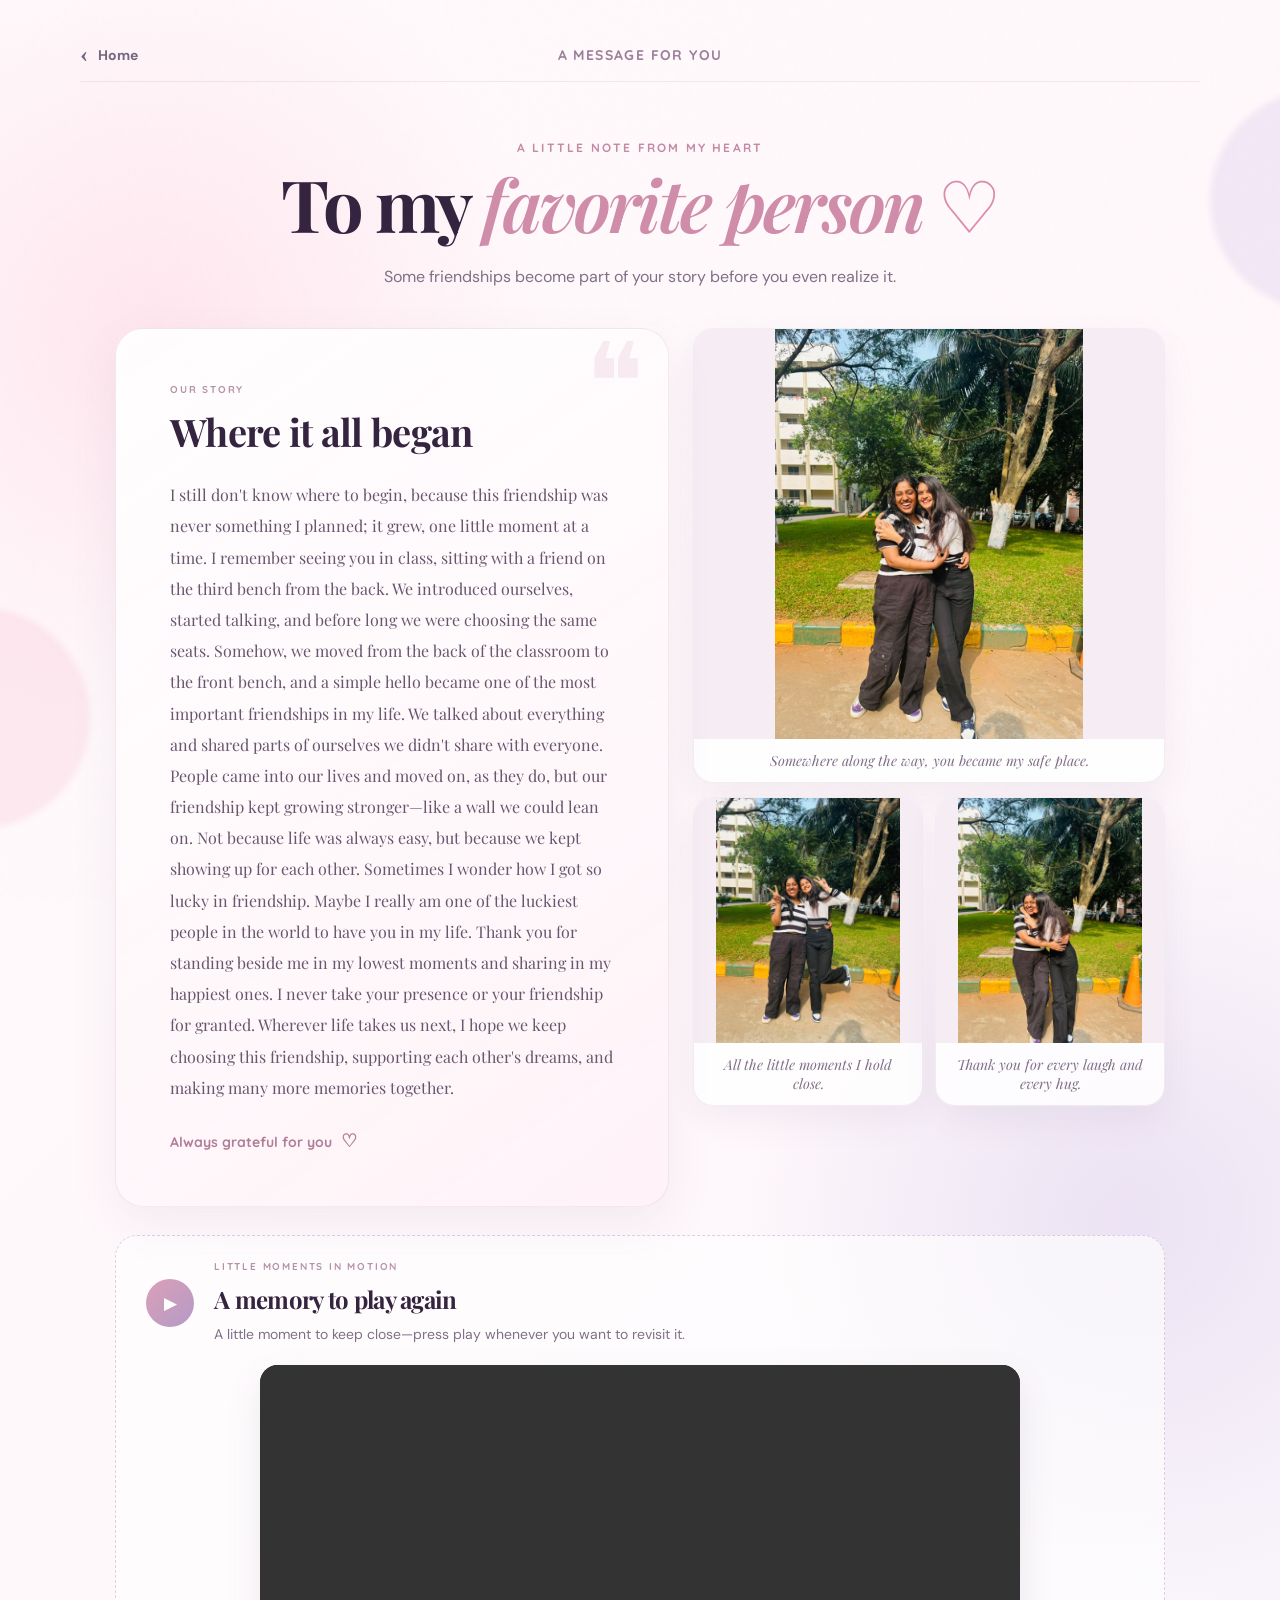
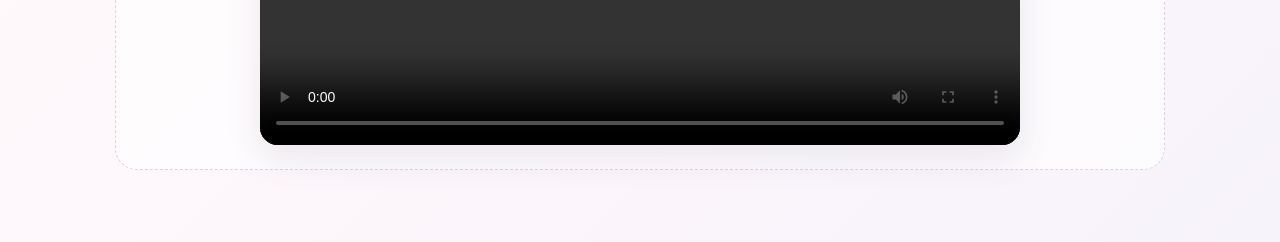
==== commit 412b0181: "Add friendship video to Messages Co-authored-by: Copilot <223556219+Copilot@users.noreply.github.com" ====
--- a/messages.html
+++ b/messages.html
@@ -54,12 +54,18 @@
       </section>
 
       <section class="video-note" aria-labelledby="video-title">
-        <span class="video-note-icon" aria-hidden="true">▶</span>
-        <div>
-          <p class="letter-label">LITTLE MOMENTS IN MOTION</p>
-          <h2 id="video-title">Our videos belong here too.</h2>
-          <p>I haven't received any video clips yet. Share the videos you'd like included, and this page can keep those memories alongside your photos.</p>
+        <div class="video-note-heading">
+          <span class="video-note-icon" aria-hidden="true">▶</span>
+          <div>
+            <p class="letter-label">LITTLE MOMENTS IN MOTION</p>
+            <h2 id="video-title">A memory to play again</h2>
+            <p>A little moment to keep close—press play whenever you want to revisit it.</p>
+          </div>
         </div>
+        <video class="message-video" controls preload="metadata" playsinline aria-label="A friendship video memory">
+          <source src="assets/messages/friendship-video.mp4" type="video/mp4" />
+          Your browser does not support MP4 video playback.
+        </video>
       </section>
     </main>
   </body>
--- a/styles.css
+++ b/styles.css
@@ -1052,12 +1052,16 @@
   max-width: 1050px;
   margin: 28px auto 0;
   padding: 24px 30px;
-  display: flex;
-  align-items: center;
+  display: grid;
   gap: 20px;
   border: 1px dashed rgba(174, 143, 177, .4);
   border-radius: 22px;
   background: rgba(255,255,255,.62);
+}
+.video-note-heading {
+  display: flex;
+  align-items: center;
+  gap: 20px;
 }
 .video-note-icon {
   flex: 0 0 auto;
@@ -1071,11 +1075,20 @@
   font-size: 17px;
 }
 .video-note h2 { font-size: 24px; }
-.video-note > div > p:last-child {
+.video-note-heading > div > p:last-child {
   margin: 8px 0 0;
   color: #806f87;
   font-size: 14px;
   line-height: 1.6;
+}
+.message-video {
+  display: block;
+  width: min(100%, 760px);
+  max-height: 70vh;
+  margin: 0 auto;
+  border-radius: 18px;
+  background: #211b26;
+  box-shadow: 0 14px 35px rgba(101, 76, 109, .12);
 }
 @media (max-width: 900px) {
   .letter-layout { grid-template-columns: 1fr; }
@@ -1095,7 +1108,8 @@
   .message-photo-main { grid-row: auto; }
   .message-photo img { max-height: 520px; }
   .message-photo-pair .message-photo img { max-height: 340px; }
-  .video-note { align-items: flex-start; gap: 14px; padding: 22px 18px; }
+  .video-note { gap: 16px; padding: 22px 18px; }
+  .video-note-heading { align-items: flex-start; gap: 14px; }
   .video-note-icon { width: 40px; height: 40px; }
 }
 
